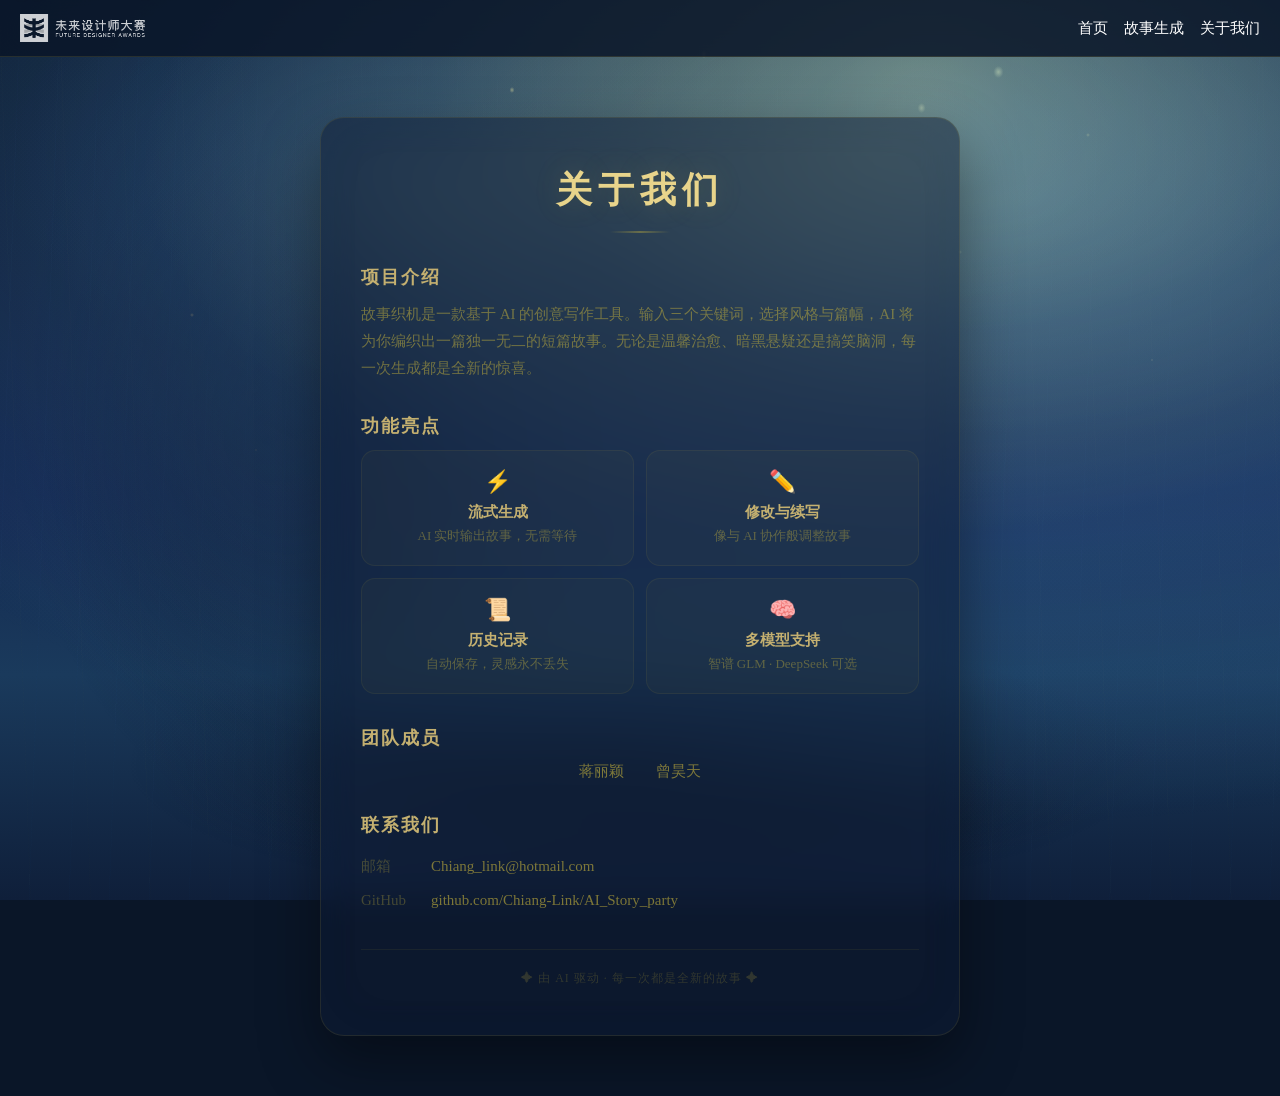
==== static/about.html @ aece4df4 "加入了首页，关于我们，修改了index的设置按钮，加入了页面跳转" ====
<!DOCTYPE html>
<html lang="zh-CN">
<head>
    <meta charset="UTF-8">
    <meta name="viewport" content="width=device-width, initial-scale=1.0">
    <title>关于我们 - 故事织机</title>
    <link rel="stylesheet" href="/static/style.css">
    <style>
        .about-page {
            display: flex;
            flex-direction: column;
            align-items: center;
            justify-content: center;
            min-height: calc(100vh - 56px);
            padding: 60px 20px;
            position: relative;
        }
        .about-card {
            position: relative;
            z-index: 1;
            max-width: 640px;
            width: 100%;
            background: rgba(14, 26, 50, 0.5);
            backdrop-filter: blur(16px);
            border: 1px solid rgba(200, 180, 60, 0.12);
            border-radius: 24px;
            padding: 48px 40px;
            box-shadow: 0 25px 60px rgba(0,0,0,0.4), inset 0 0 60px rgba(60, 120, 200, 0.03);
        }
        .about-card h1 {
            color: #e8d48b;
            font-size: 36px;
            text-align: center;
            margin-bottom: 8px;
            letter-spacing: 6px;
            font-weight: 700;
            text-shadow: 0 0 30px rgba(200, 180, 60, 0.2);
        }
        .about-card .divider {
            width: 60px;
            height: 2px;
            background: linear-gradient(90deg, transparent, rgba(200, 180, 60, 0.4), transparent);
            margin: 16px auto 32px;
        }
        .about-section {
            margin-bottom: 32px;
        }
        .about-section:last-child {
            margin-bottom: 0;
        }
        .about-section h2 {
            color: #c4b070;
            font-size: 18px;
            font-weight: 600;
            letter-spacing: 2px;
            margin-bottom: 12px;
        }
        .about-section p, .about-section li {
            color: rgba(200, 180, 60, 0.5);
            font-size: 15px;
            line-height: 1.8;
        }
        .about-section ul {
            list-style: none;
            padding: 0;
        }
        .about-section li {
            padding: 4px 0;
        }
        .about-section li::before {
            content: "✦ ";
            color: rgba(200, 180, 60, 0.25);
        }
        .contact-item {
            display: flex;
            align-items: center;
            gap: 10px;
            padding: 8px 0;
            color: rgba(200, 180, 60, 0.5);
            font-size: 15px;
        }
        .contact-item .label {
            color: rgba(200, 180, 60, 0.3);
            min-width: 60px;
        }
        .contact-item a {
            color: rgba(200, 180, 60, 0.6);
            text-decoration: none;
            transition: color 0.25s;
        }
        .contact-item a:hover {
            color: #e8d48b;
        }
        .feature-grid {
            display: grid;
            grid-template-columns: 1fr 1fr;
            gap: 12px;
        }
        .feature-card {
            background: rgba(200, 180, 60, 0.04);
            border: 1px solid rgba(200, 180, 60, 0.08);
            border-radius: 14px;
            padding: 18px 16px;
            text-align: center;
            transition: all 0.3s;
        }
        .feature-card:hover {
            background: rgba(200, 180, 60, 0.08);
            border-color: rgba(200, 180, 60, 0.2);
            transform: translateY(-2px);
        }
        .feature-card .icon {
            font-size: 22px;
            margin-bottom: 8px;
            display: block;
        }
        .feature-card .title {
            color: #c4b070;
            font-size: 15px;
            font-weight: 600;
            margin-bottom: 4px;
            display: block;
        }
        .feature-card .desc {
            color: rgba(200, 180, 60, 0.4);
            font-size: 13px;
            line-height: 1.6;
            display: block;
        }
        .team-grid {
            display: flex;
            gap: 32px;
            justify-content: center;
            flex-wrap: wrap;
        }
        .team-member {
            text-align: center;
        }
        .team-member .name {
            color: rgba(200, 180, 60, 0.6);
            font-size: 15px;
        }
        .about-footer {
            text-align: center;
            margin-top: 32px;
            padding-top: 20px;
            border-top: 1px solid rgba(200, 180, 60, 0.08);
        }
        .about-footer p {
            color: rgba(200, 180, 60, 0.2);
            font-size: 12px;
            letter-spacing: 1px;
        }
        @media (max-width: 768px) {
            .about-card {
                padding: 32px 24px;
                border-radius: 16px;
            }
            .about-card h1 {
                font-size: 24px;
                letter-spacing: 4px;
            }
            .about-section h2 {
                font-size: 14px;
            }
            .about-section p, .about-section li {
                font-size: 13px;
            }
        }
    </style>
</head>
<body>

<div class="falling-stars" id="fallingStars"></div>

<nav class="navbar">
    <div class="nav-inner">
        <div class="nav-left">
            <img src="/pictures/未来设计师大赛-logo-白.png" class="nav-logo">
        </div>
        <div class="nav-right">
            <div class="nav-links">
                <a href="/static/home.html" class="nav-link">首页</a>
                <a href="/static/index.html" class="nav-link">故事生成</a>
                <a href="/static/about.html" class="nav-link active">关于我们</a>
            </div>
        </div>
    </div>
</nav>

<div class="about-page">
    <div class="about-card">
        <h1>关于我们</h1>
        <div class="divider"></div>

        <div class="about-section">
            <h2>项目介绍</h2>
            <p>故事织机是一款基于 AI 的创意写作工具。输入三个关键词，选择风格与篇幅，AI 将为你编织出一篇独一无二的短篇故事。无论是温馨治愈、暗黑悬疑还是搞笑脑洞，每一次生成都是全新的惊喜。</p>
        </div>

        <div class="about-section">
            <h2>功能亮点</h2>
            <div class="feature-grid">
                <div class="feature-card">
                    <span class="icon">⚡</span>
                    <span class="title">流式生成</span>
                    <span class="desc">AI 实时输出故事，无需等待</span>
                </div>
                <div class="feature-card">
                    <span class="icon">✏️</span>
                    <span class="title">修改与续写</span>
                    <span class="desc">像与 AI 协作般调整故事</span>
                </div>
                <div class="feature-card">
                    <span class="icon">📜</span>
                    <span class="title">历史记录</span>
                    <span class="desc">自动保存，灵感永不丢失</span>
                </div>
                <div class="feature-card">
                    <span class="icon">🧠</span>
                    <span class="title">多模型支持</span>
                    <span class="desc">智谱 GLM · DeepSeek 可选</span>
                </div>
            </div>
        </div>

        <div class="about-section">
            <h2>团队成员</h2>
            <div class="team-grid">
                <div class="team-member">
                    <span class="name">蒋丽颖</span>
                </div>
                <div class="team-member">
                    <span class="name">曾昊天</span>
                </div>
            </div>
        </div>

        <div class="about-section">
            <h2>联系我们</h2>
            <div class="contact-item">
                <span class="label">邮箱</span>
                <a href="mailto:Chiang_link@hotmail.com">Chiang_link@hotmail.com</a>
            </div>
            <div class="contact-item">
                <span class="label">GitHub</span>
                <a href="https://github.com/Chiang-Link/AI_Story_party" target="_blank">github.com/Chiang-Link/AI_Story_party</a>
            </div>
        </div>

        <div class="about-footer">
            <p>✦ 由 AI 驱动 · 每一次都是全新的故事 ✦</p>
        </div>
    </div>
</div>

<script>
(function initFallingStars() {
    const container = document.getElementById('fallingStars');
    const count = 35;
    for (let i = 0; i < count; i++) {
        const star = document.createElement('div');
        star.className = 'falling-star';
        const size = 2 + Math.random() * 3;
        star.style.width = size + 'px';
        star.style.height = size + 'px';
        star.style.left = Math.random() * 100 + '%';
        star.style.top = '-10px';
        star.style.animationDuration = (8 + Math.random() * 12) + 's';
        star.style.animationDelay = (Math.random() * 20) + 's';
        container.appendChild(star);
    }
})();
</script>

</body>
</html>
---- static/style.css ----
* { margin: 0; padding: 0; box-sizing: border-box; }
html { height: 100%; overflow-y: scroll; }

body {
    font-family: "Georgia", "Microsoft YaHei", serif;
    min-height: 100%;
    background: #0a1628;
    display: flex;
    flex-direction: column;
    position: relative;
    font-size: 16px;
}

/* ===== 装饰性旋涡 ===== */
.vortex {
    position: absolute;
    top: -30px;
    right: -40px;
    width: 70%;
    height: auto;
    z-index: 0;
    pointer-events: none;
    opacity: 0.7;
    animation: vortexSpin 55s linear infinite;
}
@keyframes vortexSpin {
    0% { transform: rotate(0deg); }
    100% { transform: rotate(360deg); }
}

/* ===== 星空油画背景 ===== */
body::before {
    content: '';
    position: fixed;
    inset: 0;
    z-index: -2;
    background:
        linear-gradient(180deg, #0a1628 0%, #0f1f3a 30%, #142850 55%, #1a3a5c 75%, #0f1f3a 100%);
}
body::after {
    content: '';
    position: fixed;
    inset: 0;
    z-index: -1;
    opacity: 0.85;
    background:
        radial-gradient(ellipse 220% 160% at 75% 15%, rgba(100, 180, 245, 0.45) 0%, transparent 48%),
        radial-gradient(ellipse 150% 110% at 68% 18%, rgba(230, 210, 80, 0.35) 0%, transparent 38%),
        radial-gradient(ellipse 120% 90% at 72% 8%, rgba(255, 235, 110, 0.28) 0%, transparent 32%),
        radial-gradient(ellipse 90% 70% at 80% 22%, rgba(120, 190, 255, 0.25) 0%, transparent 38%),
        radial-gradient(ellipse 40% 80% at 25% 45%, rgba(15, 30, 50, 0.5) 0%, transparent 60%),
        radial-gradient(ellipse 30% 60% at 20% 50%, rgba(10, 20, 35, 0.4) 0%, transparent 55%),
        radial-gradient(ellipse 60% 50% at 30% 18%, rgba(60, 130, 210, 0.18) 0%, transparent 50%),
        radial-gradient(ellipse 40% 30% at 35% 22%, rgba(180, 170, 70, 0.10) 0%, transparent 40%),
        radial-gradient(ellipse 80% 30% at 50% 85%, rgba(10, 15, 25, 0.4) 0%, transparent 50%),
        radial-gradient(ellipse 60% 20% at 40% 88%, rgba(20, 30, 50, 0.3) 0%, transparent 45%),
        radial-gradient(ellipse 50% 15% at 65% 90%, rgba(15, 25, 40, 0.25) 0%, transparent 40%),
        radial-gradient(circle 100px at 72% 12%, rgba(255, 235, 160, 0.12) 0%, transparent 100%),
        radial-gradient(circle 200px at 72% 12%, rgba(255, 230, 140, 0.06) 0%, transparent 100%),
        repeating-linear-gradient(92deg,
            transparent 0px, transparent 20px,
            rgba(60, 120, 200, 0.02) 20px, rgba(60, 120, 200, 0.02) 21px,
            transparent 21px, transparent 40px),
        repeating-linear-gradient(88deg,
            transparent 0px, transparent 30px,
            rgba(200, 180, 60, 0.012) 30px, rgba(200, 180, 60, 0.012) 31px,
            transparent 31px, transparent 60px),
        radial-gradient(4px 5px at 72% 12%, rgba(255, 235, 160, 0.95), transparent),
        radial-gradient(3px 4px at 68% 18%, rgba(255, 220, 130, 0.85), transparent),
        radial-gradient(5px 6px at 78% 8%, rgba(255, 245, 170, 0.9), transparent),
        radial-gradient(2.5px 3px at 40% 10%, rgba(255, 220, 120, 0.8), transparent),
        radial-gradient(3px 4px at 55% 6%, rgba(255, 210, 130, 0.75), transparent),
        radial-gradient(2px 2px at 30% 25%, rgba(255, 200, 110, 0.6), transparent),
        radial-gradient(1.5px 1.5px at 50% 20%, rgba(255, 215, 140, 0.5), transparent),
        radial-gradient(2px 2px at 85% 15%, rgba(255, 220, 120, 0.55), transparent),
        radial-gradient(2px 2px at 15% 35%, rgba(255, 200, 100, 0.45), transparent),
        radial-gradient(1.5px 1.5px at 60% 30%, rgba(255, 210, 130, 0.4), transparent),
        radial-gradient(2px 2px at 45% 40%, rgba(255, 215, 140, 0.35), transparent),
        radial-gradient(2px 2px at 75% 28%, rgba(255, 220, 120, 0.4), transparent),
        radial-gradient(1.5px 1.5px at 20% 50%, rgba(255, 200, 100, 0.3), transparent),
        radial-gradient(1.5px 1.5px at 90% 40%, rgba(255, 210, 130, 0.25), transparent),
        radial-gradient(1px 1px at 35% 55%, rgba(255, 220, 120, 0.2), transparent),
        repeating-conic-gradient(rgba(255,255,255,0.003) 0% 25%, transparent 0% 50%) 0 0 / 4px 4px;
    animation: paintGlow 6s ease-in-out infinite alternate;
}

/* ===== 洒落星光 ===== */
.falling-stars {
    position: fixed;
    inset: 0;
    z-index: 9999;
    pointer-events: none;
    overflow: hidden;
}
.falling-star {
    position: absolute;
    border-radius: 50%;
    background: rgba(255, 230, 150, 0.9);
    box-shadow: 0 0 6px rgba(255, 230, 150, 0.4), 0 0 12px rgba(255, 230, 150, 0.15);
    animation: starFall linear infinite;
}
@keyframes starFall {
    0% { transform: translateY(-10px) scale(1); opacity: 0; }
    5% { opacity: 1; }
    90% { opacity: 1; }
    100% { transform: translateY(calc(100vh + 10px)) scale(0.3); opacity: 0; }
}
@keyframes paintGlow {
    0% { opacity: 0.8; }
    100% { opacity: 0.95; }
}

/* ===== 导航栏 ===== */
.navbar {
    background: rgba(10, 22, 40, 0.85);
    backdrop-filter: blur(20px);
    border-bottom: 1px solid rgba(200, 180, 60, 0.15);
    flex-shrink: 0;
    position: sticky;
    top: 0;
    z-index: 100;
}
.nav-inner {
    padding: 0 20px;
    height: 56px;
    display: flex;
    align-items: center;
    justify-content: space-between;
}
.nav-left { display: flex; align-items: center; gap: 10px; }
.nav-menu-btn {
    display: none;
    background: none;
    border: none;
    color: #e8d48b;
    font-size: 22px;
    cursor: pointer;
    padding: 4px 6px;
    border-radius: 6px;
    transition: background 0.2s;
}
.nav-menu-btn:hover { background: rgba(200, 180, 60, 0.1); }
.nav-title {
    color: #e8d48b;
    font-size: 19px;
    font-weight: 700;
    letter-spacing: 3px;
    text-shadow: 0 0 20px rgba(200, 180, 60, 0.3);
}
.nav-logo {
    height: 28px;
    width: auto;
    opacity: 0.8;
    vertical-align: middle;
}
.nav-right { display: flex; align-items: center; gap: 12px; }
.nav-settings-btn {
    padding: 8px 18px;
    border-radius: 20px;
    border: 1px solid rgba(200, 180, 60, 0.25);
    background: rgba(200, 180, 60, 0.08);
    color: #d4c078;
    cursor: pointer;
    font-size: 13px;
    transition: all 0.3s;
    font-family: inherit;
}
.nav-settings-btn:hover {
    background: rgba(200, 180, 60, 0.18);
    border-color: rgba(200, 180, 60, 0.5);
    color: #f0e0a0;
    box-shadow: 0 0 20px rgba(200, 180, 60, 0.15);
}
.nav-links { display: flex; align-items: center; gap: 16px; }
.nav-link {
    color: #ffffff;
    text-decoration: none;
    font-size: 15px;
    transition: color 0.25s;
}
.nav-link:hover {
    color: #e8d48b;
}
.nav-link.active {
    color: #ffffff;
}

/* ===== 设置弹窗（简化版） ===== */
.modal-overlay {
    display: none;
    position: fixed;
    inset: 0;
    background: rgba(5, 10, 25, 0.7);
    backdrop-filter: blur(8px);
    z-index: 200;
    justify-content: center;
    align-items: center;
}
.modal-overlay.active { display: flex; }
.modal {
    background: linear-gradient(145deg, #14204a, #0e1838);
    border: 1px solid rgba(200, 180, 60, 0.2);
    border-radius: 20px;
    padding: 0;
    width: 400px;
    max-width: 90vw;
    box-shadow: 0 25px 60px rgba(0,0,0,0.6), 0 0 40px rgba(200, 180, 60, 0.05);
}
.modal-header {
    display: flex;
    justify-content: space-between;
    align-items: center;
    padding: 18px 24px 14px;
    border-bottom: 1px solid rgba(200, 180, 60, 0.1);
    color: #d4c078;
    font-size: 16px;
    font-weight: 600;
}
.modal-close {
    background: none;
    border: none;
    color: rgba(200, 180, 60, 0.4);
    font-size: 22px;
    cursor: pointer;
    padding: 0 4px;
    line-height: 1;
    transition: color 0.2s;
}
.modal-close:hover { color: #e8d48b; }
.modal-body { padding: 20px 24px 24px; }
.modal-section { margin-bottom: 16px; }
.modal-section:last-child { margin-bottom: 0; }
.modal-label {
    display: block;
    color: rgba(200, 180, 60, 0.6);
    font-size: 13px;
    margin-bottom: 8px;
}
.modal-select {
    width: 100%;
    padding: 12px 16px;
    border-radius: 12px;
    border: 1px solid rgba(200, 180, 60, 0.15);
    background: rgba(10, 22, 40, 0.6);
    color: #e0d4b0;
    font-size: 14px;
    outline: none;
    font-family: inherit;
    cursor: pointer;
    appearance: none;
    -webkit-appearance: none;
    -moz-appearance: none;
    background-image: url("data:image/svg+xml,%3Csvg xmlns='http://www.w3.org/2000/svg' width='12' height='8'%3E%3Cpath d='M0 0l6 8 6-8z' fill='%23c4b070'/%3E%3C/svg%3E");
    background-repeat: no-repeat;
    background-position: right 14px center;
    transition: border 0.2s;
}
.modal-select:hover { border-color: rgba(200, 180, 60, 0.4); }
.modal-select:focus { border-color: rgba(200, 180, 60, 0.5); }
.modal-select option { background: #0e1838; color: #c4b070; }

.api-key-row {
    display: flex;
    align-items: center;
    gap: 8px;
}
.api-key-row input[type="password"] { flex: 1; }
.api-status {
    font-size: 14px;
    flex-shrink: 0;
    width: 20px;
    text-align: center;
}
.api-status.saved { color: #66bb6a; }
.api-status.unsaved { color: #e89070; }
.btn-save-key {
    margin-top: 8px;
    padding: 6px 16px;
    border-radius: 16px;
    border: 1px solid rgba(200, 180, 60, 0.2);
    background: rgba(200, 180, 60, 0.08);
    color: #d4c078;
    cursor: pointer;
    font-size: 12px;
    transition: all 0.3s;
    font-family: inherit;
}
.btn-save-key:hover {
    background: rgba(200, 180, 60, 0.18);
    border-color: rgba(200, 180, 60, 0.4);
    color: #f0e0a0;
}
.modal input[type="password"] {
    width: 100%;
    padding: 12px 16px;
    border-radius: 12px;
    border: 1px solid rgba(200, 180, 60, 0.15);
    background: rgba(10, 22, 40, 0.6);
    color: #e0d4b0;
    font-size: 14px;
    outline: none;
    transition: border 0.2s;
    font-family: inherit;
}
.modal input[type="password"]::placeholder { color: rgba(200, 180, 60, 0.3); }
.modal input[type="password"]:focus { border-color: rgba(200, 180, 60, 0.5); }

/* ===== 整体布局 ===== */
.layout {
    display: flex;
    gap: 0;
    width: 100%;
    flex: 1;
    padding: 0;
    align-items: flex-start;
}

/* ===== 侧边栏 ===== */
.sidebar {
    width: 220px;
    flex-shrink: 0;
    background: rgba(10, 22, 40, 0.6);
    backdrop-filter: blur(12px);
    border-right: 1px solid rgba(200, 180, 60, 0.08);
    padding: 24px 16px;
    display: flex;
    flex-direction: column;
    height: calc(100vh - 56px);
    position: sticky;
    top: 56px;
    transition: width 0.3s ease, padding 0.3s ease, min-width 0.3s ease;
    z-index: 1;
}
.sidebar-header {
    display: flex;
    justify-content: space-between;
    align-items: center;
    margin-bottom: 16px;
    padding-bottom: 14px;
    border-bottom: 1px solid rgba(200, 180, 60, 0.1);
}
.sidebar-header h2 {
    color: #c4b070;
    font-size: 15px;
    font-weight: 600;
    letter-spacing: 1px;
}
.sidebar-toggle {
    background: none;
    border: none;
    color: rgba(200, 180, 60, 0.3);
    cursor: pointer;
    font-size: 12px;
    padding: 4px 6px;
    border-radius: 6px;
    transition: all 0.2s;
    flex-shrink: 0;
}
.sidebar-toggle:hover {
    background: rgba(200, 180, 60, 0.1);
    color: rgba(200, 180, 60, 0.6);
}
.sidebar.collapsed {
    width: 44px;
    min-width: 44px;
    padding: 24px 10px;
}
.sidebar.collapsed .sidebar-list,
.sidebar.collapsed .sidebar-empty {
    opacity: 0;
    pointer-events: none;
    overflow: hidden;
}
.sidebar.collapsed .sidebar-header h2,
.sidebar.collapsed .btn-clear-all {
    opacity: 0;
    width: 0;
    overflow: hidden;
    pointer-events: none;
}
.sidebar.collapsed .sidebar-header {
    justify-content: center;
    padding-bottom: 0;
    border-bottom: none;
    margin-bottom: 0;
    gap: 0;
}
.sidebar.collapsed .sidebar-toggle {
    transform: rotate(180deg);
}

.sidebar-header h2,
.sidebar .btn-clear-all,
.sidebar-list,
.sidebar-empty,
.sidebar-footer {
    transition: opacity 0.6s ease, width 0.6s ease;
}
.sidebar-footer {
    padding-top: 12px;
    border-top: 1px solid rgba(200, 180, 60, 0.1);
    margin-top: auto;
}
.sidebar.collapsed .sidebar-footer {
    opacity: 0;
    pointer-events: none;
    overflow: hidden;
}
.sidebar-settings-btn {
    width: 100%;
    padding: 10px 14px;
    border-radius: 12px;
    border: 1px solid rgba(200, 180, 60, 0.15);
    background: rgba(200, 180, 60, 0.06);
    color: #c4b070;
    cursor: pointer;
    font-size: 13px;
    transition: all 0.3s;
    font-family: inherit;
}
.sidebar-settings-btn:hover {
    background: rgba(200, 180, 60, 0.14);
    border-color: rgba(200, 180, 60, 0.35);
    color: #e8d48b;
}
.btn-clear-all {
    background: none;
    border: none;
    color: rgba(200, 180, 60, 0.3);
    cursor: pointer;
    font-size: 15px;
    padding: 4px 6px;
    border-radius: 6px;
    transition: all 0.2s;
}
.btn-clear-all:hover {
    background: rgba(200, 180, 60, 0.1);
    color: rgba(200, 180, 60, 0.6);
}
.sidebar-list {
    flex: 1;
    overflow-y: auto;
    display: flex;
    flex-direction: column;
    gap: 6px;
}
.sidebar-list::-webkit-scrollbar { width: 4px; }
.sidebar-list::-webkit-scrollbar-track { background: transparent; }
.sidebar-list::-webkit-scrollbar-thumb {
    background: rgba(200, 180, 60, 0.15);
    border-radius: 4px;
}
.sidebar-empty {
    color: rgba(200, 180, 60, 0.2);
    font-size: 13px;
    text-align: center;
    padding: 30px 0;
    display: block;
    font-style: italic;
}
.sidebar-empty.hidden { display: none; }

.history-item {
    position: relative;
    padding: 10px 12px;
    border-radius: 10px;
    cursor: pointer;
    transition: all 0.25s;
    border: 1px solid transparent;
}
.history-item:hover {
    background: rgba(200, 180, 60, 0.06);
    border-color: rgba(200, 180, 60, 0.12);
}
.history-item.active {
    background: rgba(200, 180, 60, 0.1);
    border-color: rgba(200, 180, 60, 0.25);
}
.history-item:hover .history-del { opacity: 1; }
.history-del {
    position: absolute;
    top: 4px;
    right: 4px;
    width: 20px;
    height: 20px;
    border: none;
    border-radius: 50%;
    background: rgba(200, 180, 60, 0.1);
    color: rgba(200, 180, 60, 0.4);
    font-size: 14px;
    line-height: 20px;
    text-align: center;
    cursor: pointer;
    transition: all 0.15s;
    padding: 0;
    opacity: 0;
}
.history-del:hover {
    background: rgba(200, 100, 60, 0.25);
    color: #e89070;
}
.history-item .h-time {
    color: rgba(200, 180, 60, 0.3);
    font-size: 11px;
    margin-bottom: 4px;
}
.history-item .h-words {
    color: #c4b070;
    font-size: 13px;
    white-space: nowrap;
    overflow: hidden;
    text-overflow: ellipsis;
}
.history-item .h-preview {
    color: rgba(200, 180, 60, 0.3);
    font-size: 12px;
    margin-top: 3px;
    white-space: nowrap;
    overflow: hidden;
    text-overflow: ellipsis;
    font-style: italic;
}

/* ===== 侧边栏遮罩 ===== */
.sidebar-overlay {
    display: none;
    position: fixed;
    inset: 0;
    background: rgba(0,0,0,0.5);
    z-index: 80;
    pointer-events: none;
}
.sidebar-overlay.active { display: block; pointer-events: auto; }

/* ===== 主容器 ===== */
.container {
    flex: 1;
    margin: 20px;
    position: relative;
    overflow: hidden;
    background: rgba(14, 26, 50, 0.55);
    backdrop-filter: blur(16px);
    border: 1px solid rgba(200, 180, 60, 0.12);
    border-radius: 24px;
    padding: 40px;
    box-shadow: 0 25px 60px rgba(0,0,0,0.5), inset 0 0 60px rgba(60, 120, 200, 0.03);
}
h1 {
    position: relative;
    z-index: 1;
    color: #e8d48b;
    font-size: 34px;
    text-align: center;
    margin-bottom: 6px;
    letter-spacing: 4px;
    font-weight: 700;
    text-shadow: 0 0 30px rgba(200, 180, 60, 0.2);
}
.subtitle {
    color: rgba(200, 180, 60, 0.35);
    text-align: center;
    font-size: 15px;
    margin-bottom: 32px;
    font-style: italic;
    letter-spacing: 1px;
}
.section { position: relative; z-index: 1; margin-bottom: 24px; }
.section-label {
    color: rgba(200, 180, 60, 0.6);
    font-size: 14px;
    margin-bottom: 10px;
    display: flex;
    justify-content: space-between;
    align-items: center;
}
.keyword-group { display: flex; gap: 10px; }
.keyword-group input {
    flex: 1;
    min-width: 0;
    padding: 14px 18px;
    border-radius: 12px;
    border: 1px solid rgba(200, 180, 60, 0.12);
    background: rgba(10, 22, 40, 0.5);
    color: #d4c8a0;
    font-size: 16px;
    outline: none;
    transition: all 0.25s;
    font-family: inherit;
}
.keyword-group input::placeholder { color: rgba(200, 180, 60, 0.2); }
.keyword-group input:focus {
    border-color: rgba(200, 180, 60, 0.4);
    box-shadow: 0 0 20px rgba(200, 180, 60, 0.06);
}
.btn-random {
    white-space: nowrap;
    padding: 12px 20px;
    border-radius: 20px;
    border: 1px solid rgba(200, 180, 60, 0.15);
    background: rgba(200, 180, 60, 0.06);
    color: #c4b070;
    cursor: pointer;
    font-size: 14px;
    transition: all 0.3s;
    font-family: inherit;
}
.btn-random:hover {
    background: rgba(200, 180, 60, 0.14);
    border-color: rgba(200, 180, 60, 0.35);
    color: #e8d48b;
    box-shadow: 0 0 20px rgba(200, 180, 60, 0.08);
}
.option-group {
    display: flex;
    gap: 8px;
    align-items: center;
}
.select-opt {
    padding: 8px 30px 8px 14px;
    border-radius: 20px;
    border: 1px solid rgba(200, 180, 60, 0.15);
    background: rgba(10, 22, 40, 0.5);
    color: #c4b070;
    font-size: 14px;
    outline: none;
    cursor: pointer;
    transition: all 0.3s;
    font-family: inherit;
    appearance: none;
    -webkit-appearance: none;
    -moz-appearance: none;
    background-image: url("data:image/svg+xml,%3Csvg xmlns='http://www.w3.org/2000/svg' width='10' height='6'%3E%3Cpath d='M0 0l5 6 5-6z' fill='%23c4b070'/%3E%3C/svg%3E");
    background-repeat: no-repeat;
    background-position: right 10px center;
}
.select-opt:hover {
    border-color: rgba(200, 180, 60, 0.35);
    box-shadow: 0 0 15px rgba(200, 180, 60, 0.05);
}
.select-opt:focus { border-color: rgba(200, 180, 60, 0.4); }
.select-opt option { background: #0e1838; color: #c4b070; }

/* 用户编辑区 */
.user-edit {
    position: relative;
    z-index: 1;
    width: 100%;
    min-height: 120px;
    padding: 14px 16px;
    border-radius: 12px;
    border: 1px solid rgba(200, 180, 60, 0.12);
    background: rgba(10, 22, 40, 0.5);
    color: #d4c8a0;
    font-size: 15px;
    line-height: 1.7;
    outline: none;
    resize: vertical;
    font-family: inherit;
    transition: border 0.25s;
}
.user-edit::placeholder { color: rgba(200, 180, 60, 0.2); }
.user-edit:focus {
    border-color: rgba(200, 180, 60, 0.4);
    box-shadow: 0 0 20px rgba(200, 180, 60, 0.06);
}

.btn-generate {
    position: relative;
    z-index: 1;
    width: 100%;
    padding: 16px;
    border: none;
    border-radius: 20px;
    background: linear-gradient(135deg, rgba(200, 180, 60, 0.2), rgba(200, 180, 60, 0.08));
    color: #e8d48b;
    font-size: 17px;
    font-weight: 600;
    cursor: pointer;
    transition: all 0.35s;
    letter-spacing: 2px;
    border: 1px solid rgba(200, 180, 60, 0.2);
    font-family: inherit;
}
.btn-generate:hover {
    background: linear-gradient(135deg, rgba(200, 180, 60, 0.3), rgba(200, 180, 60, 0.12));
    box-shadow: 0 8px 30px rgba(200, 180, 60, 0.15);
    transform: translateY(-1px);
    border-color: rgba(200, 180, 60, 0.35);
}
.btn-generate:disabled {
    opacity: 0.35;
    cursor: not-allowed;
    transform: none;
    box-shadow: none;
}

.loading { position: relative; z-index: 1; display: none; text-align: center; margin: 24px 0; }
.loading.active { display: flex; align-items: center; justify-content: center; gap: 10px; }
.spinner {
    width: 20px; height: 20px;
    border: 3px solid rgba(200, 180, 60, 0.1);
    border-top-color: #e8d48b;
    border-radius: 50%;
    animation: spin 0.8s linear infinite;
}
@keyframes spin { to { transform: rotate(360deg); } }
.loading-text { color: rgba(200, 180, 60, 0.5); font-size: 14px; font-style: italic; }

.output {
    position: relative;
    z-index: 1;
    display: none;
    margin-top: 20px;
    padding: 28px;
    border-radius: 16px;
    background: rgba(10, 22, 40, 0.4);
    border: 1px solid rgba(200, 180, 60, 0.08);
    color: rgba(220, 210, 180, 0.9);
    font-size: 16px;
    line-height: 1.9;
    white-space: pre-wrap;
    font-family: inherit;
}
.output.active { display: block; }
.output-header {
    display: flex;
    justify-content: space-between;
    align-items: center;
    margin-bottom: 14px;
    padding-bottom: 14px;
    border-bottom: 1px solid rgba(200, 180, 60, 0.06);
}
.output .keywords-used {
    color: rgba(200, 180, 60, 0.4);
    font-size: 13px;
}
.output-meta {
    padding: 0 28px 10px;
    margin-top: -8px;
}
.model-used {
    color: rgba(200, 180, 60, 0.2);
    font-size: 11px;
}
.output-actions {
    display: flex;
    gap: 8px;
    align-items: center;
}
.btn-continue {
    background: rgba(80, 200, 120, 0.06);
    border: 1px solid rgba(80, 200, 120, 0.15);
    color: #80c9a0;
    padding: 6px 16px;
    border-radius: 16px;
    cursor: pointer;
    font-size: 13px;
    transition: all 0.3s;
    flex-shrink: 0;
    font-family: inherit;
}
.btn-continue:hover {
    background: rgba(80, 200, 120, 0.14);
    border-color: rgba(80, 200, 120, 0.3);
    color: #a8e0c0;
}
.btn-continue:disabled {
    opacity: 0.4;
    cursor: not-allowed;
    transform: none;
}
.btn-revise {
    background: rgba(100, 180, 240, 0.06);
    border: 1px solid rgba(100, 180, 240, 0.15);
    color: #8ab8e0;
    padding: 6px 16px;
    border-radius: 16px;
    cursor: pointer;
    font-size: 13px;
    transition: all 0.3s;
    flex-shrink: 0;
    font-family: inherit;
}
.btn-revise:hover {
    background: rgba(100, 180, 240, 0.14);
    border-color: rgba(100, 180, 240, 0.3);
    color: #b0d8f0;
}
.btn-revise:disabled {
    opacity: 0.4;
    cursor: not-allowed;
    transform: none;
}
.btn-save {
    background: rgba(200, 180, 60, 0.06);
    border: 1px solid rgba(200, 180, 60, 0.15);
    color: #c4b070;
    padding: 6px 16px;
    border-radius: 16px;
    cursor: pointer;
    font-size: 13px;
    transition: all 0.3s;
    flex-shrink: 0;
    font-family: inherit;
}
.btn-save:hover {
    background: rgba(200, 180, 60, 0.14);
    border-color: rgba(200, 180, 60, 0.3);
    color: #e8d48b;
}
.btn-save:disabled {
    opacity: 0.4;
    cursor: not-allowed;
    transform: none;
}
.btn-save.saved {
    background: rgba(100, 200, 120, 0.1);
    border-color: rgba(100, 200, 120, 0.2);
    color: rgba(100, 200, 120, 0.7);
}
.error {
    color: #e89070;
    font-size: 13px;
    margin-top: 8px;
    display: none;
}
.error.active { display: block; }

/* ===== 响应式 — 手机端 ===== */
@media (max-width: 768px) {
    .nav-menu-btn { display: block; }
    .nav-inner { padding: 0 12px; height: 50px; }
    .nav-title { font-size: 16px; letter-spacing: 2px; }
    .nav-links { gap: 2px; }
    .nav-link { font-size: 12px; padding: 5px 10px; }
    .nav-settings-btn { padding: 6px 14px; font-size: 12px; }

    .layout { flex-direction: column; }

    .sidebar {
        position: fixed;
        top: 0;
        left: -280px;
        width: 260px;
        height: 100vh;
        z-index: 90;
        border-right: 1px solid rgba(200, 180, 60, 0.15);
        border-radius: 0;
        transition: left 0.3s ease;
        background: rgba(10, 22, 40, 0.95);
        backdrop-filter: blur(20px);
        padding-top: 20px;
    }
    .sidebar.open { left: 0; }
    .sidebar-overlay.active { display: block; }
    .sidebar-list { flex: 1; overflow-y: auto; }

    .container { margin: 8px; padding: 20px 16px; border-radius: 16px; }

    h1 { font-size: 24px; letter-spacing: 2px; }
    .subtitle { font-size: 13px; margin-bottom: 20px; }

    .section { margin-bottom: 16px; }
    .section-label { flex-wrap: wrap; gap: 6px; font-size: 13px; }
    .option-group { flex-wrap: wrap; justify-content: flex-end; gap: 6px; }
    .select-opt { font-size: 12px; padding: 6px 24px 6px 10px; background-position: right 8px center; }
    .btn-random { font-size: 12px; padding: 10px 14px; }

    .keyword-group { flex-direction: column; gap: 8px; }
    .keyword-group input { font-size: 14px; padding: 10px 14px; }

    .btn-generate { font-size: 15px; padding: 12px; letter-spacing: 1px; }
    .loading-text { font-size: 14px; }

    .output { padding: 20px 16px; font-size: 15px; line-height: 1.7; }
    .output-header { flex-wrap: wrap; gap: 8px; }
    .output .keywords-used { font-size: 13px; }
    .btn-save { font-size: 13px; padding: 5px 12px; }

    .modal { width: 100%; max-width: 92vw; }
    .modal-body { padding: 16px 20px 20px; }
    .modal-header { padding: 14px 20px 12px; font-size: 15px; }

    .falling-star { opacity: 0.6; }
}
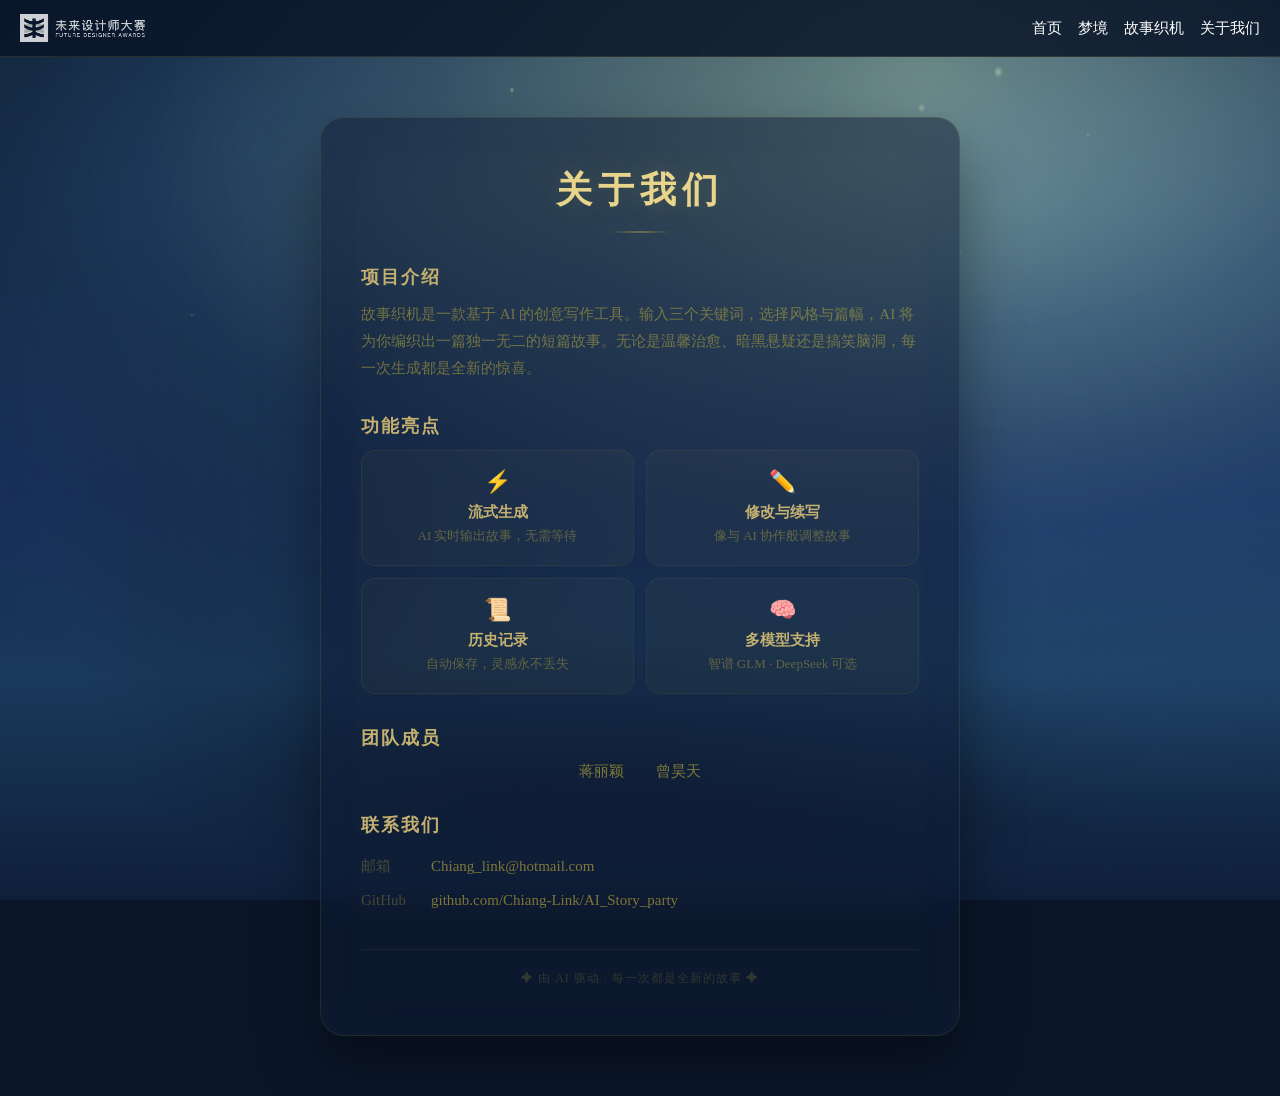
==== commit f5c58d6e: "新增dream.html界面，和水波纹点击特效" ====
--- a/static/about.html
+++ b/static/about.html
@@ -167,6 +167,35 @@
                 font-size: 13px;
             }
         }
+        .ripple-container {
+            position: fixed; inset: 0; z-index: 9999; pointer-events: none;
+        }
+        .ripple {
+            position: absolute; border-radius: 50%;
+            transform: translate(-50%,-50%) scale(0); pointer-events: none;
+            background: radial-gradient(circle at 40% 35%, rgba(255,255,255,0.18) 0%, rgba(200,180,60,0.12) 15%, rgba(200,180,60,0.035) 45%, transparent 65%);
+            border: 1.5px solid rgba(200,180,60,0.3);
+            box-shadow: inset 0 -4px 12px rgba(100,150,220,0.12), inset 0 4px 8px rgba(255,255,255,0.1), 0 0 20px rgba(200,180,60,0.08);
+            backdrop-filter: blur(2px);
+        }
+        .ripple:nth-child(odd) {
+            border-color: rgba(200,180,60,0.22);
+            background: radial-gradient(circle at 35% 30%, rgba(255,255,255,0.14) 0%, rgba(200,180,60,0.08) 15%, transparent 60%);
+            box-shadow: inset 0 -3px 10px rgba(100,150,220,0.1), inset 0 3px 6px rgba(255,255,255,0.08), 0 0 16px rgba(200,180,60,0.06);
+        }
+        .ripple:nth-child(3n) {
+            border-color: rgba(180,200,255,0.15);
+            background: radial-gradient(circle at 45% 40%, rgba(255,255,255,0.1) 0%, rgba(180,200,255,0.07) 15%, transparent 55%);
+            box-shadow: inset 0 -3px 10px rgba(100,150,220,0.12), inset 0 3px 6px rgba(255,255,255,0.06), 0 0 14px rgba(180,200,255,0.06);
+        }
+        .ripple-1 { animation: ripple-1 1.2s ease-out forwards; }
+        .ripple-2 { animation: ripple-2 1.0s ease-out forwards; }
+        .ripple-3 { animation: ripple-3 0.9s ease-out forwards; }
+        .ripple-4 { animation: ripple-4 0.7s ease-out forwards; }
+        @keyframes ripple-1 { to { transform: translate(-50%,-50%) scale(5); opacity: 0; } }
+        @keyframes ripple-2 { to { transform: translate(-50%,-50%) scale(4); opacity: 0; } }
+        @keyframes ripple-3 { to { transform: translate(-50%,-50%) scale(3); opacity: 0; } }
+        @keyframes ripple-4 { to { transform: translate(-50%,-50%) scale(2); opacity: 0; } }
     </style>
 </head>
 <body>
@@ -181,7 +210,8 @@
         <div class="nav-right">
             <div class="nav-links">
                 <a href="/static/home.html" class="nav-link">首页</a>
-                <a href="/static/index.html" class="nav-link">故事生成</a>
+                <a href="/static/dream.html" class="nav-link">梦境</a>
+                <a href="/static/index.html" class="nav-link">故事织机</a>
                 <a href="/static/about.html" class="nav-link active">关于我们</a>
             </div>
         </div>
@@ -253,6 +283,8 @@
         </div>
     </div>
 </div>
+
+<div class="ripple-container" id="rippleContainer"></div>
 
 <script>
 (function initFallingStars() {
@@ -271,6 +303,42 @@
         container.appendChild(star);
     }
 })();
+
+// 点击水波纹
+(function initRipple() {
+    var container = document.getElementById('rippleContainer');
+    document.addEventListener('click', function(e) {
+        if (e.target.closest('a')) return;
+        spawnRipple(e.clientX, e.clientY);
+    });
+    document.querySelectorAll('a').forEach(function(a) {
+        a.addEventListener('click', function(e) {
+            var href = a.getAttribute('href');
+            if (!href || href === '#' || href.startsWith('javascript:')) return;
+            e.preventDefault();
+            var rect = a.getBoundingClientRect();
+            var cx = rect.left + rect.width / 2;
+            var cy = rect.top + rect.height / 2;
+            spawnRipple(cx, cy);
+            setTimeout(function() { window.location.href = href; }, 350);
+        });
+    });
+    function spawnRipple(cx, cy) {
+        var sizes = [20, 35, 50, 65];
+        var delays = [0, 60, 130, 210];
+        sizes.forEach(function(size, i) {
+            var ripple = document.createElement('div');
+            ripple.className = 'ripple ripple-' + (i + 1);
+            ripple.style.width = size + 'px';
+            ripple.style.height = size + 'px';
+            ripple.style.left = cx + 'px';
+            ripple.style.top = cy + 'px';
+            ripple.style.animationDelay = delays[i] + 'ms';
+            container.appendChild(ripple);
+            ripple.addEventListener('animationend', function() { ripple.remove(); });
+        });
+    }
+})();
 </script>
 
 </body>
--- a/static/style.css
+++ b/static/style.css
@@ -882,4 +882,49 @@
     .modal-header { padding: 14px 20px 12px; font-size: 15px; }
 
     .falling-star { opacity: 0.6; }
-}
+
+/* ===== 点击水波纹（全局） ===== */
+.ripple-container {
+    position: fixed;
+    inset: 0;
+    z-index: 9999;
+    pointer-events: none;
+}
+.ripple {
+    position: absolute;
+    border-radius: 50%;
+    transform: translate(-50%, -50%) scale(0);
+    pointer-events: none;
+    background: radial-gradient(circle at 40% 35%, rgba(255, 255, 255, 0.18) 0%, rgba(200, 180, 60, 0.12) 15%, rgba(200, 180, 60, 0.035) 45%, transparent 65%);
+    border: 1.5px solid rgba(200, 180, 60, 0.3);
+    box-shadow:
+        inset 0 -4px 12px rgba(100, 150, 220, 0.12),
+        inset 0 4px 8px rgba(255, 255, 255, 0.1),
+        0 0 20px rgba(200, 180, 60, 0.08);
+    backdrop-filter: blur(2px);
+}
+.ripple:nth-child(odd) {
+    border-color: rgba(200, 180, 60, 0.22);
+    background: radial-gradient(circle at 35% 30%, rgba(255, 255, 255, 0.14) 0%, rgba(200, 180, 60, 0.08) 15%, transparent 60%);
+    box-shadow:
+        inset 0 -3px 10px rgba(100, 150, 220, 0.1),
+        inset 0 3px 6px rgba(255, 255, 255, 0.08),
+        0 0 16px rgba(200, 180, 60, 0.06);
+}
+.ripple:nth-child(3n) {
+    border-color: rgba(180, 200, 255, 0.15);
+    background: radial-gradient(circle at 45% 40%, rgba(255, 255, 255, 0.1) 0%, rgba(180, 200, 255, 0.07) 15%, transparent 55%);
+    box-shadow:
+        inset 0 -3px 10px rgba(100, 150, 220, 0.12),
+        inset 0 3px 6px rgba(255, 255, 255, 0.06),
+        0 0 14px rgba(180, 200, 255, 0.06);
+}
+.ripple-1 { animation: ripple-1 1.2s ease-out forwards; }
+.ripple-2 { animation: ripple-2 1.0s ease-out forwards; }
+.ripple-3 { animation: ripple-3 0.9s ease-out forwards; }
+.ripple-4 { animation: ripple-4 0.7s ease-out forwards; }
+@keyframes ripple-1 { to { transform: translate(-50%, -50%) scale(5); opacity: 0; } }
+@keyframes ripple-2 { to { transform: translate(-50%, -50%) scale(4); opacity: 0; } }
+@keyframes ripple-3 { to { transform: translate(-50%, -50%) scale(3); opacity: 0; } }
+@keyframes ripple-4 { to { transform: translate(-50%, -50%) scale(2); opacity: 0; } }
+}
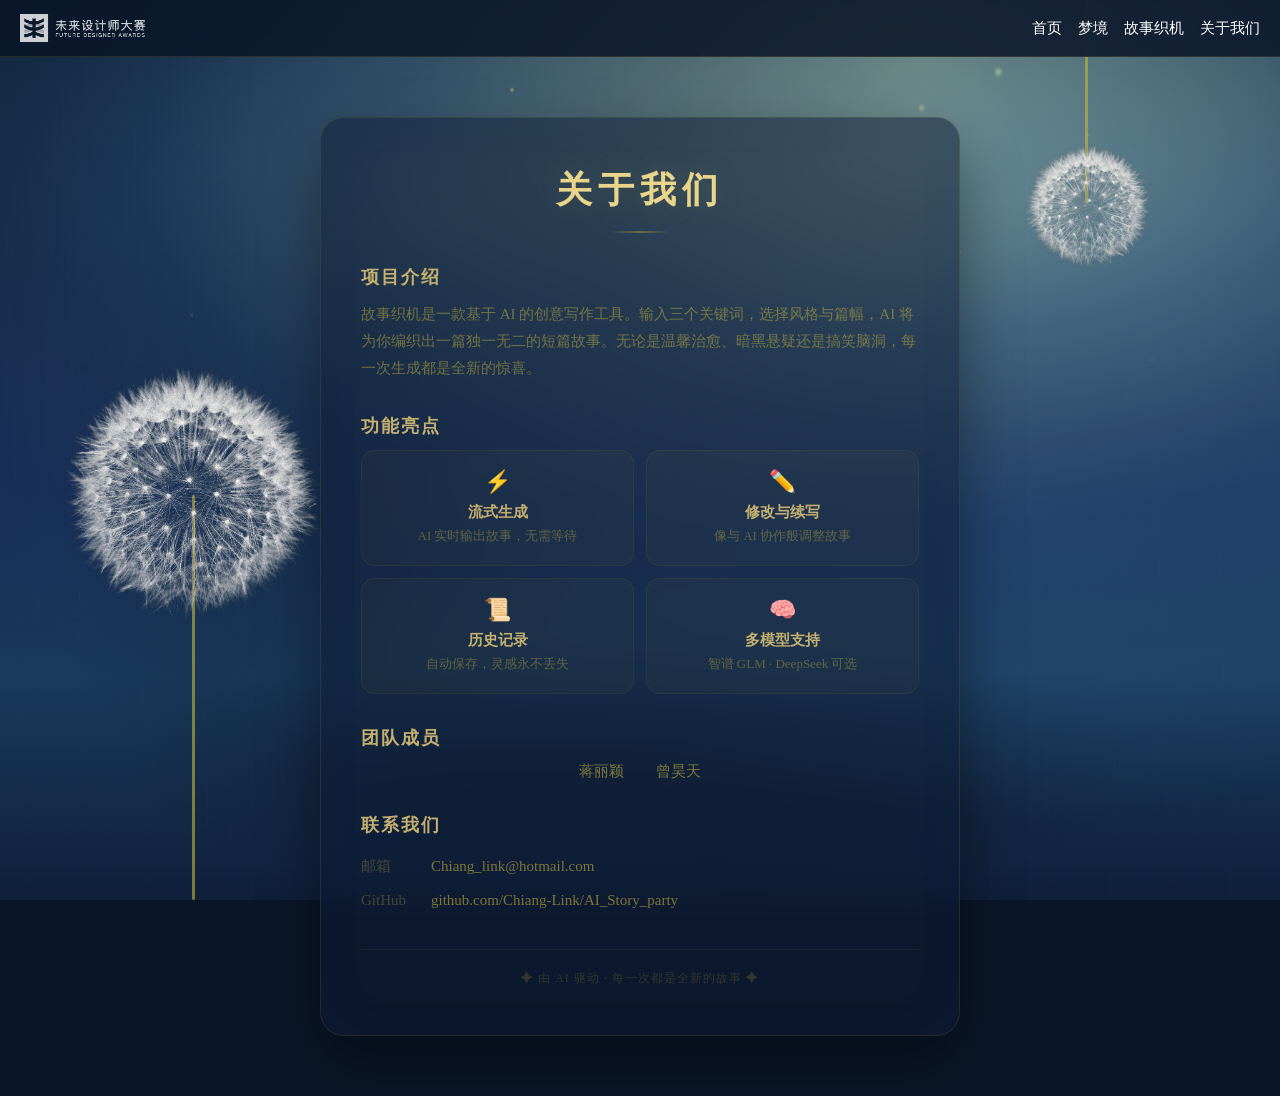
==== commit 98c245a7: "下个断点" ====
--- a/static/about.html
+++ b/static/about.html
@@ -196,6 +196,108 @@
         @keyframes ripple-2 { to { transform: translate(-50%,-50%) scale(4); opacity: 0; } }
         @keyframes ripple-3 { to { transform: translate(-50%,-50%) scale(3); opacity: 0; } }
         @keyframes ripple-4 { to { transform: translate(-50%,-50%) scale(2); opacity: 0; } }
+
+        /* 枝干 — 左下 */
+        .about-stem-wrap {
+            position: fixed;
+            left: 15%;
+            bottom: 0;
+            z-index: 50;
+            pointer-events: none;
+        }
+        .about-stem {
+            width: 3px;
+            height: 0;
+            background: rgba(200, 180, 60, 0.6);
+            border-radius: 2px;
+            transform-origin: bottom center;
+            transition: none;
+        }
+        .about-stem-wrap.grow .about-stem {
+            height: 45vh;
+            transition: height 3s ease;
+        }
+        .about-flower {
+            position: fixed;
+            left: calc(15% - 200px);
+            bottom: calc(45vh - 190px);
+            width: 400px;
+            height: auto;
+            opacity: 0;
+            transform: scale(0.3);
+            transform-origin: center center;
+            transition: none;
+            z-index: 100;
+        }
+        .about-stem-wrap.grow .about-flower {
+            opacity: 1;
+            transform: scale(1);
+            transition: opacity 5s ease, transform 5s ease;
+            transition-delay: 2s;
+        }
+
+        /* 右上枝条 — 水平翻转 + 垂直翻转 */
+        .about-stem-wrap-right {
+            position: fixed;
+            right: 15%;
+            top: 0;
+            z-index: 50;
+            pointer-events: none;
+        }
+        .about-stem-right {
+            width: 3px;
+            height: 0;
+            background: rgba(200, 180, 60, 0.6);
+            border-radius: 2px;
+            transform-origin: top center;
+            transition: none;
+        }
+        .about-stem-wrap-right.grow .about-stem-right {
+            height: 22.5vh;
+            transition: height 3s ease;
+        }
+        .about-flower-right {
+            position: fixed;
+            right: calc(15% - 100px);
+            top: calc(22.5vh - 100px);
+            width: 200px;
+            height: auto;
+            opacity: 0;
+            transform: scale(0.3) scaleX(-1);
+            transform-origin: center center;
+            transition: none;
+        }
+        .about-stem-wrap-right.grow .about-flower-right {
+            opacity: 1;
+            transform: scale(1) scaleX(-1);
+            transition: opacity 5s ease, transform 5s ease;
+            transition-delay: 2s;
+        }
+
+        /* 蝴蝶视频 */
+        .about-butterfly {
+            position: fixed;
+            left: 50%;
+            top: 50%;
+            transform: translate(-50%, -50%) scale(2.5);
+            z-index: 100;
+            opacity: 0;
+            pointer-events: none;
+            transition: opacity 2s ease;
+            mix-blend-mode: screen;
+            width: 300px;
+            height: auto;
+        }
+        .about-butterfly.show {
+            opacity: 1;
+        }
+
+        @media (max-width: 768px) {
+            .about-stem-wrap.grow .about-stem { height: 25vh; }
+            .about-flower { left: calc(15% - 100px); bottom: calc(25vh - 100px); width: 200px; }
+            .about-stem-wrap-right.grow .about-stem-right { height: 25vh; }
+            .about-flower-right { right: calc(15% - 50px); top: calc(25vh - 50px); width: 100px; }
+        }
     </style>
 </head>
 <body>
@@ -284,9 +386,30 @@
     </div>
 </div>
 
+<div class="about-stem-wrap" id="aboutStemWrap">
+    <div class="about-stem" id="aboutStem"></div>
+    <img src="/pictures/rongrong.png" class="about-flower" id="aboutFlower" alt="">
+</div>
+<div class="about-stem-wrap-right" id="aboutStemWrapRight">
+    <div class="about-stem-right" id="aboutStemRight"></div>
+    <img src="/pictures/rongrong.png" class="about-flower-right" id="aboutFlowerRight" alt="">
+</div>
+<video class="about-butterfly" id="aboutButterfly" src="/static/蝴蝶.mp4" muted playsinline></video>
+
 <div class="ripple-container" id="rippleContainer"></div>
 
 <script>
+// 花朵绽放 + 蝴蝶动画
+(function initBloom() {
+    setTimeout(function() {
+        document.getElementById('aboutStemWrap').classList.add('grow');
+        document.getElementById('aboutStemWrapRight').classList.add('grow');
+        var bf = document.getElementById('aboutButterfly');
+        bf.classList.add('show');
+        bf.play();
+    }, 500);
+})();
+
 (function initFallingStars() {
     const container = document.getElementById('fallingStars');
     const count = 35;
--- a/static/style.css
+++ b/static/style.css
@@ -726,17 +726,24 @@
     display: flex;
     justify-content: space-between;
     align-items: center;
-    margin-bottom: 14px;
-    padding-bottom: 14px;
-    border-bottom: 1px solid rgba(200, 180, 60, 0.06);
+    margin-bottom: 0;
+    padding-bottom: 4px;
+    border-bottom: none;
+    min-height: 0;
+}
+.output-header .keywords-used {
+    line-height: 1.2;
 }
 .output .keywords-used {
     color: rgba(200, 180, 60, 0.4);
     font-size: 13px;
 }
 .output-meta {
-    padding: 0 28px 10px;
-    margin-top: -8px;
+    padding: 2px 28px 2px;
+    margin: 0;
+    line-height: 1.2;
+    min-height: 0;
+    height: auto;
 }
 .model-used {
     color: rgba(200, 180, 60, 0.2);
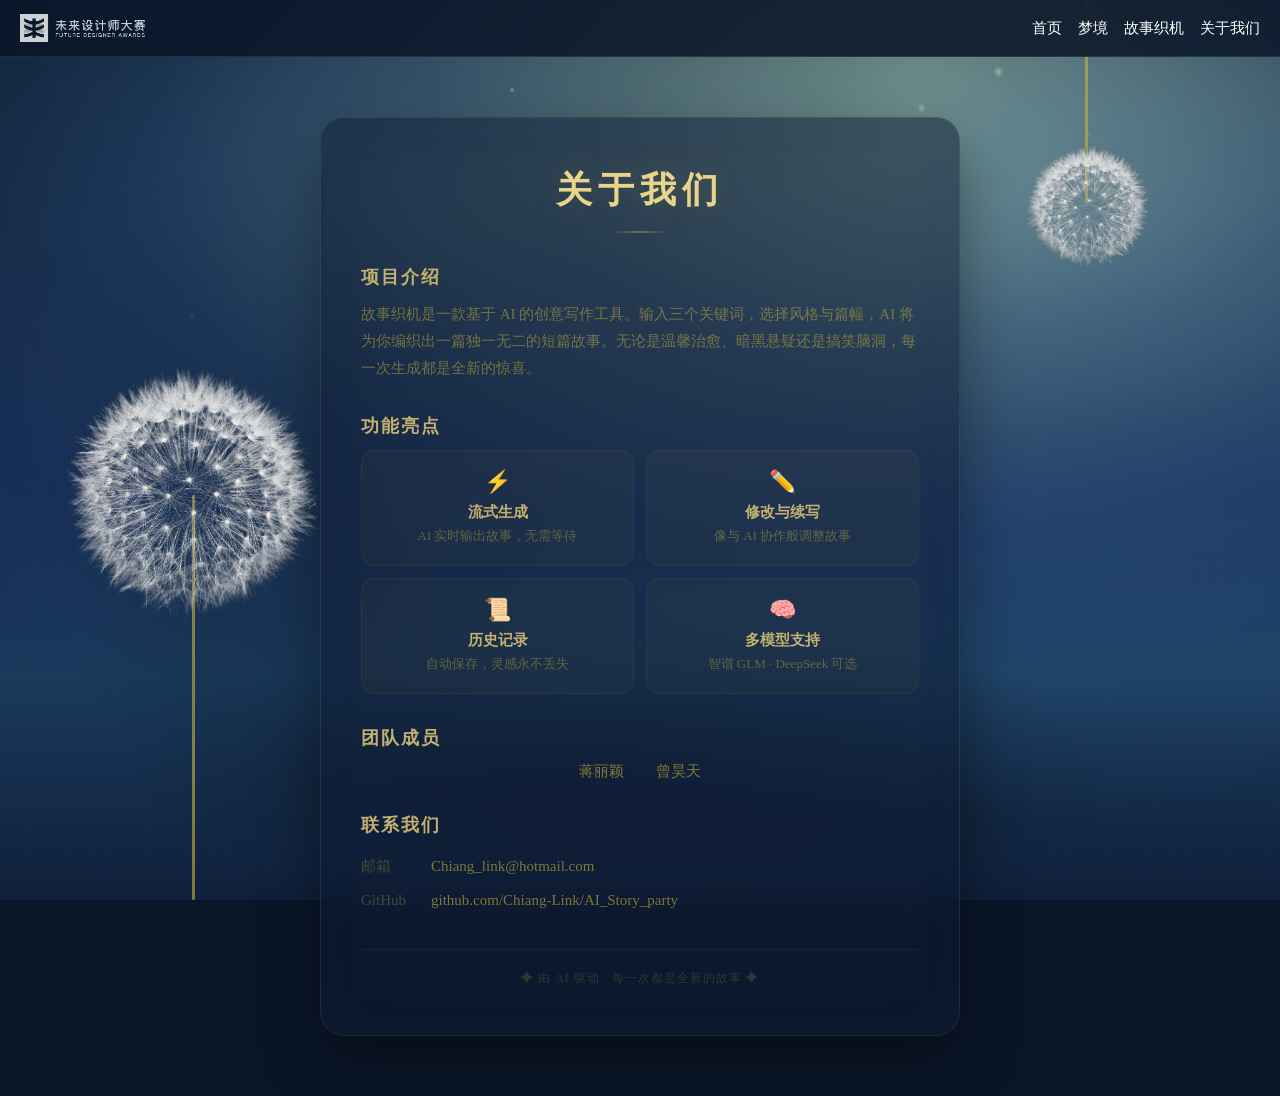
==== commit a2e766a7: "修改首页按钮特效，梦境文字字体" ====
--- a/static/about.html
+++ b/static/about.html
@@ -463,6 +463,5 @@
     }
 })();
 </script>
-
 </body>
 </html>
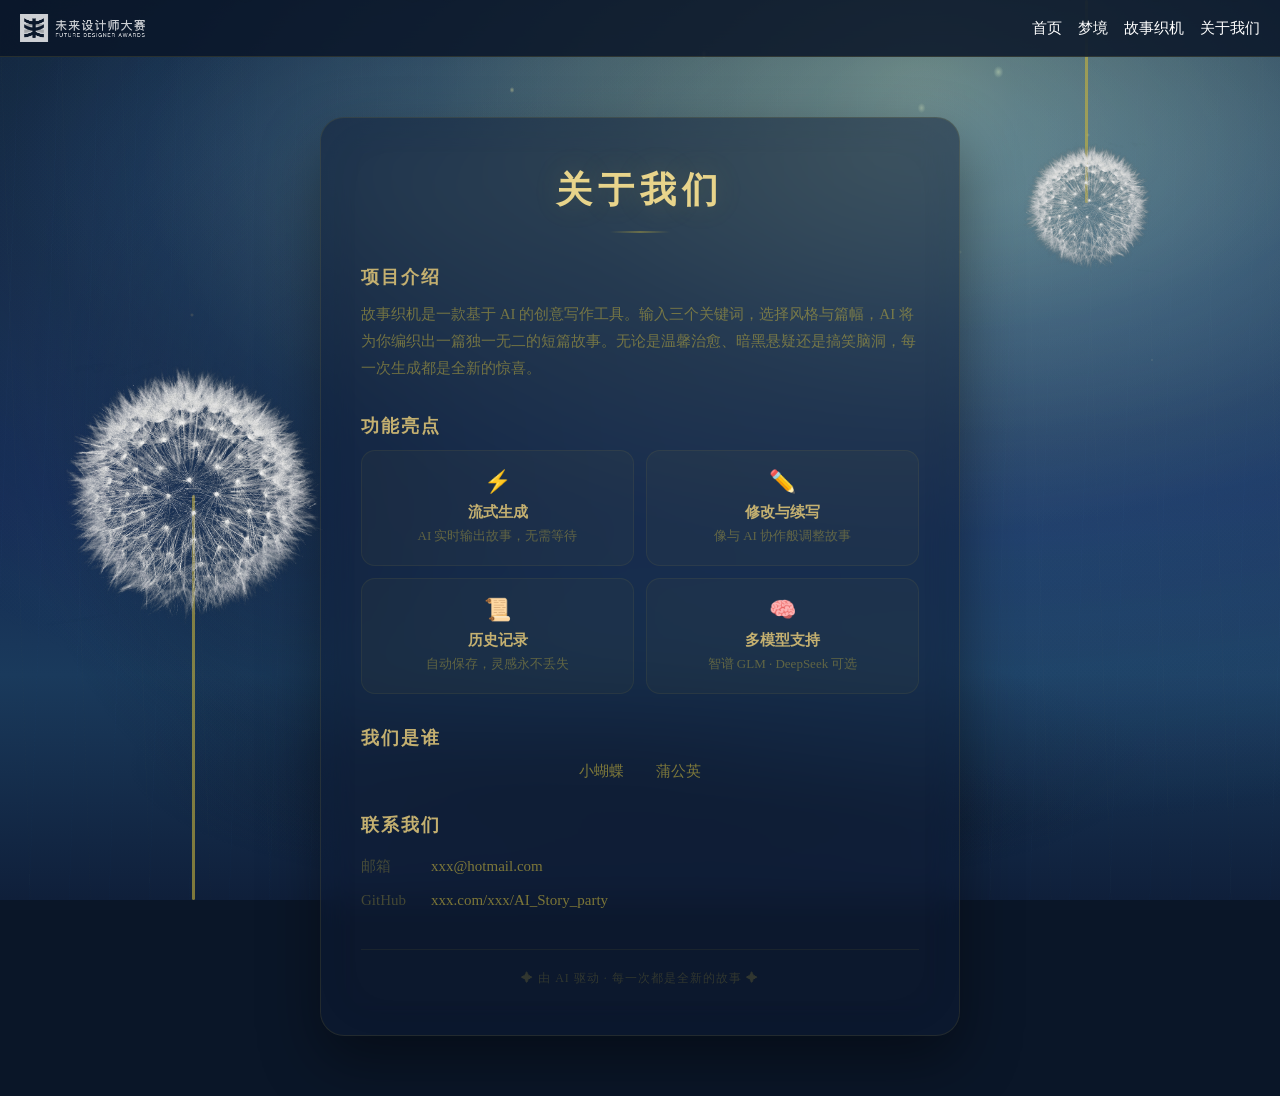
==== commit 4e4e9d14: "修改了抖动bug" ====
--- a/static/about.html
+++ b/static/about.html
@@ -357,13 +357,13 @@
         </div>
 
         <div class="about-section">
-            <h2>团队成员</h2>
+            <h2>我们是谁</h2>
             <div class="team-grid">
                 <div class="team-member">
-                    <span class="name">蒋丽颖</span>
+                    <span class="name">小蝴蝶</span>
                 </div>
                 <div class="team-member">
-                    <span class="name">曾昊天</span>
+                    <span class="name">蒲公英</span>
                 </div>
             </div>
         </div>
@@ -372,11 +372,11 @@
             <h2>联系我们</h2>
             <div class="contact-item">
                 <span class="label">邮箱</span>
-                <a href="mailto:Chiang_link@hotmail.com">Chiang_link@hotmail.com</a>
+                <a href="mailto:Chiang_link@hotmail.com">xxx@hotmail.com</a>
             </div>
             <div class="contact-item">
                 <span class="label">GitHub</span>
-                <a href="https://github.com/Chiang-Link/AI_Story_party" target="_blank">github.com/Chiang-Link/AI_Story_party</a>
+                <a href="https://github.com/Chiang-Link/AI_Story_party" target="_blank">xxx.com/xxx/AI_Story_party</a>
             </div>
         </div>
 
